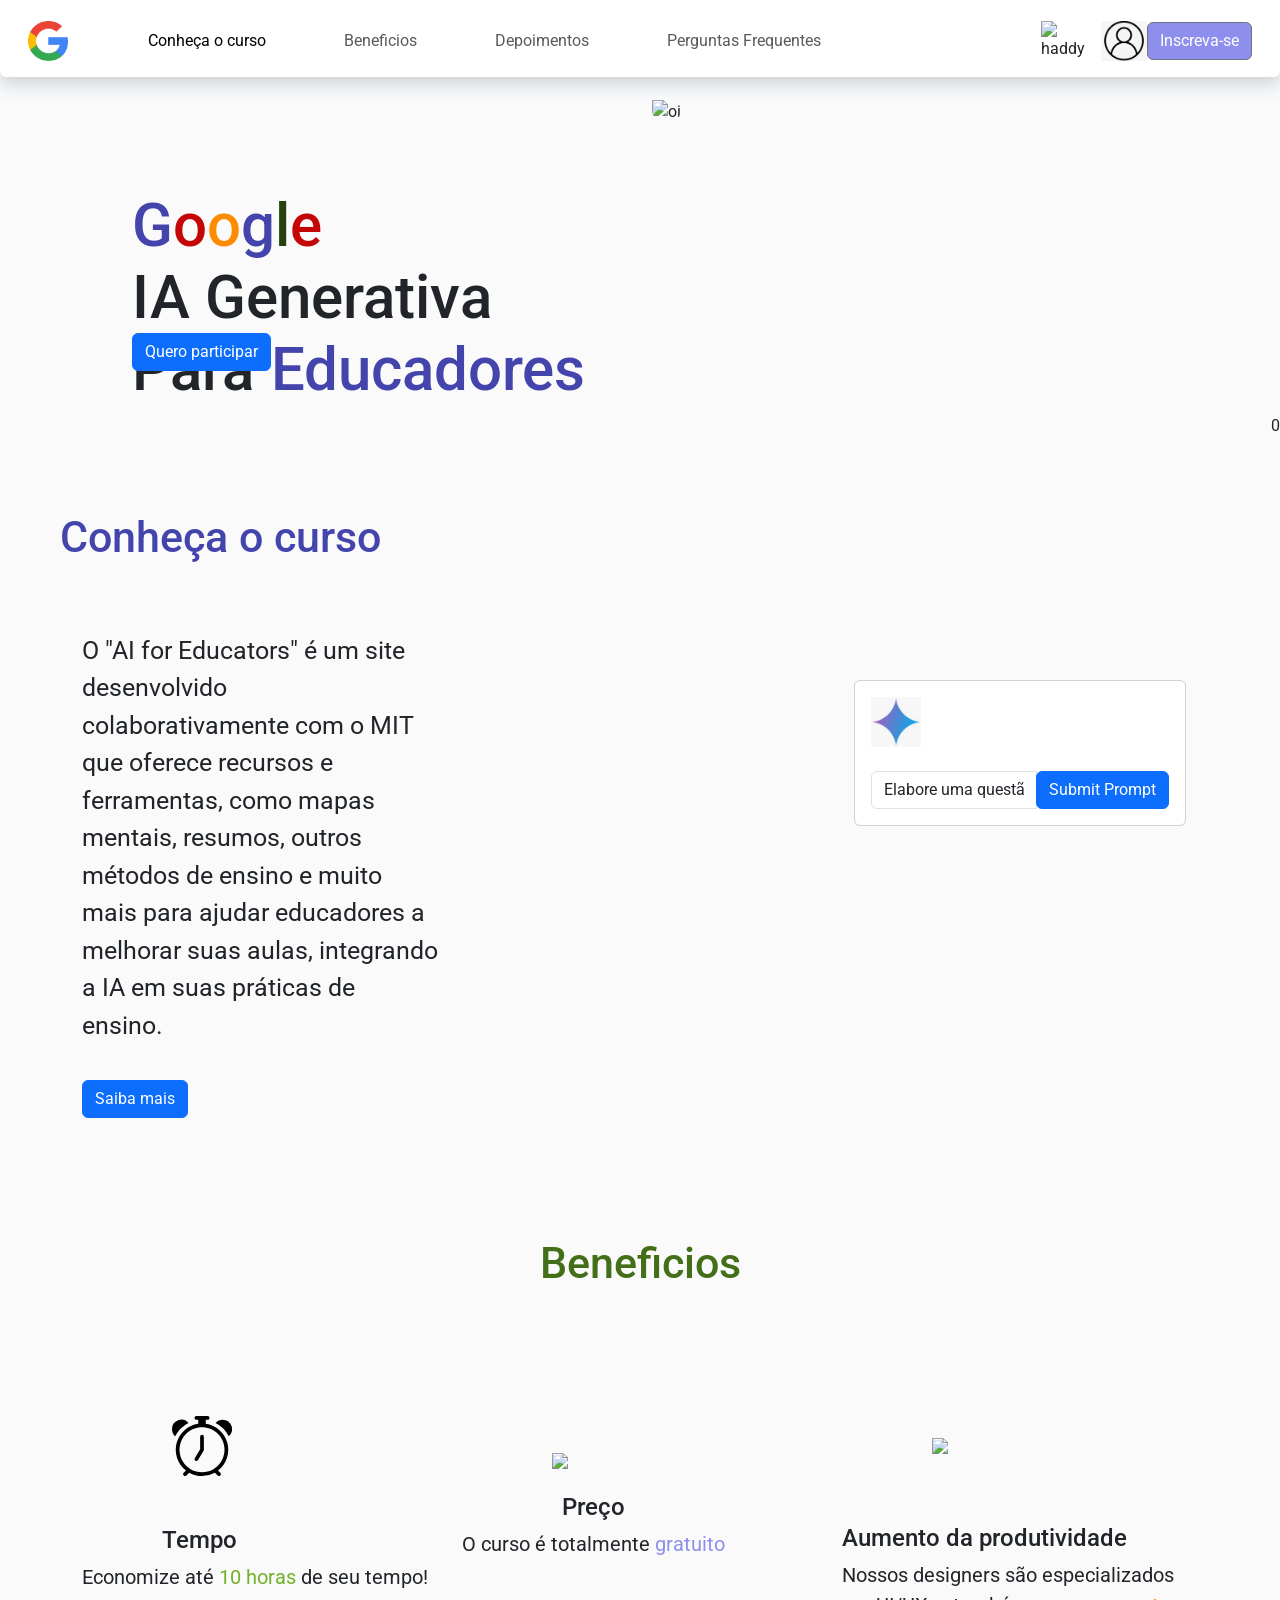
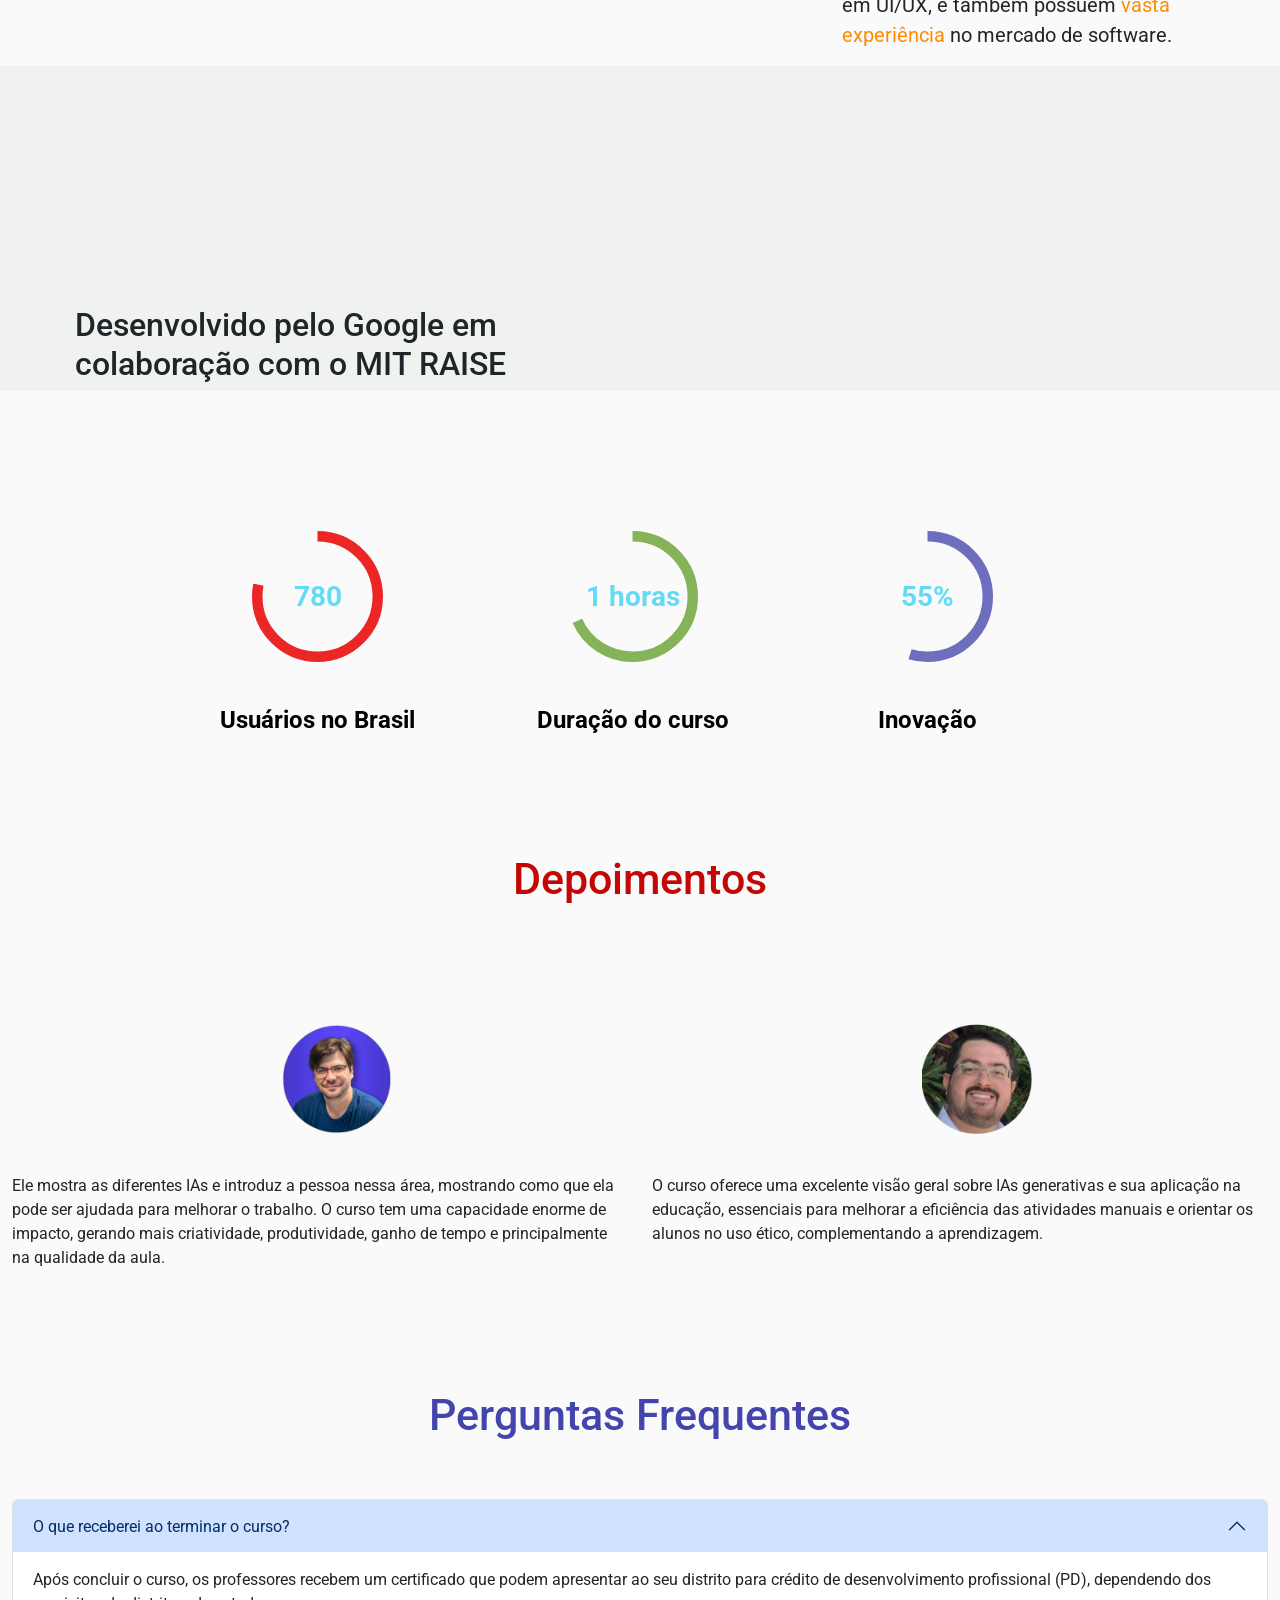
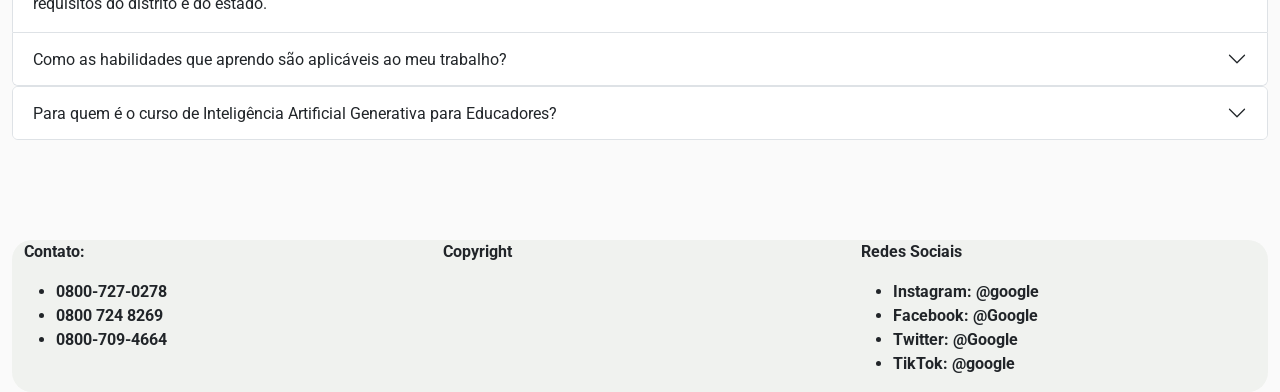
==== index.html @ 71dcd189 "Add files via upload" ====
<!DOCTYPE html>
<html lang="pt-br">
<head>
    <meta charset="UTF-8">
    <meta name="viewport" content="width=device-width, initial-scale=1.0">
    <title>Document</title>
    <!-- Bootstrap -->
    <link href="https://cdn.jsdelivr.net/npm/bootstrap@5.3.3/dist/css/bootstrap.min.css" rel="stylesheet" integrity="sha384-QWTKZyjpPEjISv5WaRU9OFeRpok6YctnYmDr5pNlyT2bRjXh0JMhjY6hW+ALEwIH" crossorigin="anonymous">
    <link rel="stylesheet" href="css/style.css">
    <!-- <svg xmlns="http://www.w3.org/2000/svg" width="16" height="16" fill="currentColor" class="bi bi-alarm" viewBox="0 0 16 16">
        <path d="M8.5 5.5a.5.5 0 0 0-1 0v3.362l-1.429 2.38a.5.5 0 1 0 .858.515l1.5-2.5A.5.5 0 0 0 8.5 9z"/>
        <path d="M6.5 0a.5.5 0 0 0 0 1H7v1.07a7.001 7.001 0 0 0-3.273 12.474l-.602.602a.5.5 0 0 0 .707.708l.746-.746A6.97 6.97 0 0 0 8 16a6.97 6.97 0 0 0 3.422-.892l.746.746a.5.5 0 0 0 .707-.708l-.601-.602A7.001 7.001 0 0 0 9 2.07V1h.5a.5.5 0 0 0 0-1zm1.038 3.018a6 6 0 0 1 .924 0 6 6 0 1 1-.924 0M0 3.5c0 .753.333 1.429.86 1.887A8.04 8.04 0 0 1 4.387 1.86 2.5 2.5 0 0 0 0 3.5M13.5 1c-.753 0-1.429.333-1.887.86a8.04 8.04 0 0 1 3.527 3.527A2.5 2.5 0 0 0 13.5 1"/>
      </svg> -->

      <link rel="preconnect" href="https://fonts.googleapis.com">

      <script src="https://code.jquery.com/jquery-3.7.1.min.js" integrity="sha256-/JqT3SQfawRcv/BIHPThkBvs0OEvtFFmqPF/lYI/Cxo=" crossorigin="anonymous"></script>
      <script src="https://cdn.jsdelivr.net/npm/@popperjs/core@2.11.8/dist/umd/popper.min.js" integrity="sha384-I7E8VVD/ismYTF4hNIPjVp/Zjvgyol6VFvRkX/vR+Vc4jQkC+hVqc2pM8ODewa9r" crossorigin="anonymous"></script>
      <script src="https://cdn.jsdelivr.net/npm/bootstrap@5.3.3/dist/js/bootstrap.bundle.min.js" integrity="sha384-YvpcrYf0tY3lHB60NNkmXc5s9fDVZLESaAA55NDzOxhy9GkcIdslK1eN7N6jIeHz" crossorigin="anonymous"></script>
      <script src="js/scripts.js"></script>
      <script src="js/progressbar.min.js"></script>

        <link rel="preconnect" href="https://fonts.gstatic.com" crossorigin>
        <link href="https://fonts.googleapis.com/css2?family=Roboto:ital,wght@0,100;0,300;0,400;0,500;0,700;0,900;1,100;1,300;1,400;1,500;1,700;1,900&display=swap" rel="stylesheet">


      
</head>
<body style="background-color: rgb(250, 250, 250); font-family: roboto;">
    <header>
        <!-- Nav BAR -->
       
        <nav class="navbar navbar-expand-lg bg-body-tertiary" id="navbar" style="position: fixed; width: 100%; z-index: 100; height: 100px; ">                             
            <div style="width: 100%;"   class="shadow p-3 mb-5 bg-white rounded">
            <div class="container-fluid">
               
              <a class="navbar-brand" href="#"></a>
              <button class="navbar-toggler" type="button" data-bs-toggle="collapse" data-bs-target="#navbarSupportedContent" aria-controls="navbarSupportedContent" aria-expanded="false" aria-label="Toggle navigation">
                <span class="navbar-toggler-icon"></span>
              </button>
              <div class="collapse navbar-collapse" id="navbarSupportedContent">
                <ul class="navbar-nav me-auto mb-2 mb-lg-0">
                  <li class="nav-item">
                    <li class="nav-item">
                        <img src="smalllogo.png" alt="Google logo" style="width: 40px;" class="user-select-none">
                      </li>
                    <a style="padding-left: 80px;"   class="nav-link active" aria-current="page" href="#">Conheça o curso</a>
                  </li>
                  <li class="nav-item">
                    <a style="padding-left: 70px;"   class="nav-link" href="#">Beneficios</a>
                  </li>
                  
                
                  <li class="nav-item">
                    <a style="padding-left: 70px;"   class="nav-link" href="#">Depoimentos</a>
                  </li>
                  <li class="nav-item">
                    <a style="padding-left: 70px;"   class="nav-link" href="#">Perguntas Frequentes</a>
                  </li>
                    
                    
                    </ul>
                  </li>
                </ul>
                <form class="d-flex">
                    <img src="https://mail.google.com/mail/u/0?ui=2&ik=24162e258b&attid=0.1&permmsgid=msg-f:1804221416572508315&th=1909e1d1b6f4d89b&view=fimg&fur=ip&sz=s0-l75-ft&attbid=ANGjdJ81Khj4X1AguabHNZ8vXJCERdsRAK3wxHglwlHf1wytI3S42WcpchE6QBsqpNzWgk1BcMbD5khIgqgZzCidzVTQDJBZbGSiFTNRENLv-vls_p9_ItLqYRgHOng&disp=emb&realattid=ii_lyg8eepi0" alt="haddy" style="height: 40px; padding-right: 5%;">
                </form>
                <form class="d-flex">
                    <img src="emaillogo.jpg" alt="haddy" style="height: 40px; padding-right: 10%;">
                </form>
                <form class="d-flex" role="search">            
                  <button id="bi" style="background-color: rgb(142, 142, 237);" type="button" class="btn btn-secondary" onclick="window.location.href='https://skillshop.exceedlms.com/student/path/1176018'">Inscreva-se</button>
                </form>
            
              </div>
            </div>
          </nav>
    </header>
        <!-- TOPO SITE -->
                      
               
              
                <div class="col-sm-2 align-items-center d-flex justify-content-end ms-2">
                    
                </div>
                <div class="col-sm-2 align-items-center d-flex justify-content-end ms-2">                    
                </div>
                <div class="col-sm-2 align-items-center d-flex justify-content-end ms-2">
                </div>
                <div class="col-sm-2 align-items-center d-flex justify-content-end ms-2">
                </div>
        </div>
        
       
            </div>
        </div>
       

   <!-- TITULO SITE -->  
        <div class="container-fluid">
            <div class="row">
                <div class="col-6">     
                <h1 style= "padding-left: 120px; padding-top: 190px; font-size: 60px;"><span style="color: rgb(68, 68, 173);">G</span><span style="color: rgb(197, 6, 6);">o</span><span style="color: darkorange;">o</span><span style="color: rgb(68, 68, 173);">g</span><span style="color: rgb(39, 65, 13);">l</span><span style="color: rgb(197, 6, 6);">e</span><br>IA Generativa Para <span style="color: rgb(68, 68, 173); padding-left: 2px;">Educadores</span></h1>       
                </div> 
                     <div class="col-6"> 
                        <img  src="https://blog.connext.es/hs-fs/hubfs/IMGs_Blog_Marketing_IAs_1.jpg?width=1200&name=IMGs_Blog_Marketing_IAs_1.jpg" style="padding-top: 100px; border-radius: 20px; height: ;" alt="oi">
                </div>
                
            </div>
            <div class="row d-flex align-items-start justify-content-start">
                <div class="col">
                    <button type="button" class="btn btn-primary" style="margin-left: 120px; margin-top: -110px; margin-bottom: 40px;" onclick="window.location.href='https://skillshop.exceedlms.com/student/path/1176018'">Quero participar</button>
                </div>0
            </div>
        
</div>     

<div>
    <div class="container">
        <div class="row">
            <div class="col">
                <img src="" alt="">
            </div>
        </div>
    </div>
</div>

<!-- O que somos -->
<h1 style="padding-top: 50px;padding-left: 60px;  font-size: 43px; color: rgb(68, 68, 173);">Conheça o curso</h1>
<div style="height: 60px;"></div>
<div class="container">
    <div class="row">
        <div class="col-md - 4 " >
            <p style="font-size: 25px;"> O "AI for Educators" é um site desenvolvido colaborativamente com o MIT que oferece recursos e ferramentas, como mapas mentais, resumos, outros métodos de ensino e muito mais para ajudar educadores a melhorar suas aulas, integrando a IA em suas práticas de ensino.</p>
            <button type="button" class="btn btn-primary" style="margin-top: 20px;" onclick="window.location.href='https://grow.google/ai-for-educators/'">Saiba mais</button>
            <a href="https://getbootstrap.com/docs/4.1/utilities/shadows/" alt="oi"></a>
      
        </div>
            <div class="col-md-4 " >
            
            </div>

                <div class="col-md-4 " >
                  <div class="container mt-5 d-flex justify-content-end">
                    <div class="card chat-container ml-auto">
                        <div class="card-body">
                            <img class="card-title" src="imagemlogogenai" alt="logo" style="height: 50px;"/>
                            <div id="chatBox" class="mb-3">
                                <!-- Chat messages will appear here -->
                            </div>
                            <div class="input-group">
                                <input type="text" id="promptInput" class="form-control chat-message" value="Elabore uma questão avançada de calorimetria" readonly>
                                <div class="input-group-append">
                                    <button class="btn btn-primary" id="sendButton">Submit Prompt</button>
                                </div>
                            </div>
                        </div>
                    </div>
                </div>
                                   
                </div>
    </div>
</div>








<!-- ICONES (Nossas vantagems)-->
<div style="height: 120px;"></div>
<div id="services-area">
    <div class="container">
        <div class="row d-flex align-items-center" >
            <div class="col-12">
              <h1 style=" text-align: center; font-size: 43px; padding-bottom: 50px; color: rgb(68, 111, 25);">Beneficios</h1>
            </div>
            <div style="height: 10px;"></div>
            <div class="col-md-4 " >
                <img src="alarm.svg" style="padding-left: 90px; height: 60px;">
                <div style="height: 50px;"></div>
                <h4 style="margin-left: 80px;">Tempo</h4>
                <p style="font-size: 20px;">Economize até <span style="color:rgb(110, 179, 40); font-size: ;">10 horas</span> de seu tempo!</p>
            </div>
            <div class="col-md-4 ">
                <img src="https://img.freepik.com/vetores-premium/saco-do-dinheiro-icone_910989-1523.jpg" style="padding-left: 90px; height: 100px;">
                <div style="height: 20px;"></div>
                <h4 style="margin-left: 100px;">Preço</h4>
                <p style="font-size: 20px;" >O curso é totalmente <span style="color: rgb(142, 142, 237);">gratuito</span></p>
            </div>
            <div class="col-md-4 ">
                <img src="https://cdn.icon-icons.com/icons2/1674/PNG/512/diagonalarrowrightup_110941.png" style="padding-left: 90px; height: 60px; margin-top: 80px; padding-top: -40px;">
                <div style="height: 70px;"></div>
                <h4>Aumento da produtividade</h4>
                <p style="font-size: 20px;" >Nossos designers são especializados em UI/UX, e também possuem <span style="color: darkorange;">vasta experiência</span> no mercado de software.</p>
            </div>
      
          
          
        </div>
    </div>
</div>







        <div style="background-color: rgb(240, 242, 239);" id="val">
            <div class="container">         
                </div>
                <div class="row d-flex justify-content-center text-center">
                    <div class="col">
                
                    </div>
                </div>

<!-- imagem direita e texto --> 
<div style="height: 120px;"></div>

<div class="row">  
    <div class="col-6"> 
        
        <div style="height: 120px;"></div>

        <h2 style="padding-left: 75px;"   id="t3">Desenvolvido pelo Google em colaboração com o MIT RAISE</h2>    
    
    </div>   
    <div class="col-6">
        <img style="padding-bottom: 100px; padding-left: 160px;"  height="400px" src="https://mail.google.com/mail/u/0?ui=2&ik=24162e258b&attid=0.1&permmsgid=msg-a:r5206499104233180528&th=1909ef8649e93614&view=fimg&fur=ip&sz=s0-l75-ft&attbid=ANGjdJ97XUVXYTZubRDWu-Q-OnFfYnsF5dhMJJl0PJ4S0OlNVHkUQy8agtNRmPAd1zGClqm2YZxxAQGYweS_2hkNllZkwN4hj0shq37D5bXXI8nKC0LOPv0ZL0FdP_o&disp=emb&realattid=ii_lyggybt30" alt="">
    </div>
   
</div>  


            </div>
        </div>
    </div>

    <div style="height: 60px;"></div>

    <!-- BOLAS -->

     <div style="height: 80px;"></div> 
    <div id="data-area">
        <div class="container">
            <div class="row" style="padding-left: 200px;">
                <div style= "margin-right: 80px; margin-left: -70px;" class="col-md-3 circle-box">
                    <div id="circleA" style="position: relative;"></div>   
                    <p><strong>Usuários no Brasil</strong></p>
                </div>                
                <div style="margin-right: 60px;" class="col-md-3 circle-box">
                    <div id="circleB" style="position: relative;"></div>
                    <p><strong>Duração do curso </strong></p>
                </div>
                <div class="col-md-3 circle-box">
                    <div id="circleC" style="position: relative;"></div>
                    <p><strong>Inovação</strong></p>
                </div>
            </div>
        </div>
    </div>

    <div style="height: 100px;"></div>
                             
           <!-- DEPOIMENTOS IMAGENS -->

    <div class="container-fluid" style=" margin-left: 0; margin-right: 0;">
      <h1 style=" text-align: center; font-size: 43px; padding-bottom: 50px; color: rgb(197, 6, 6);">Depoimentos</h1>
        <div style="height: 60px;"></div>
        <div class= "row">
          
            <div class="col">
                <img id = i2  src="imagembolasticaemprendendorsimo.png" alt="haddy" style="height: 110px; margin-left: 270px;">

            </div>

            <div class="col">
                <img id = i3 src="imagembolatec.png" alt="haddy" style="height: 110px; margin-left: 270px;">

            </div>
        </div>
        <!-- FALAS DEPOIMENOS -->
        <div class="row">
          
            <div class="col- col-md-6" style="padding-top: 40px;">
              Ele mostra as diferentes IAs e introduz a pessoa nessa área, mostrando como que ela pode ser ajudada para melhorar o trabalho. O curso tem uma capacidade enorme de impacto, gerando mais criatividade, produtividade, ganho de tempo e principalmente na qualidade da aula.
            </div>
            <div class="col - col-md-6" style="padding-top: 40px;">
              O curso oferece uma excelente visão geral sobre IAs generativas e sua aplicação na educação, essenciais para melhorar a eficiência das atividades manuais e orientar os alunos no uso ético, complementando a aprendizagem.
            </div> 
            <div style="height: 120px;"></div>
  
        
    </div>
    
    <!-- FAQ -->
    <h1 style=" text-align: center; font-size: 43px; padding-bottom: 50px; color: rgb(68, 68, 173);">Perguntas Frequentes</h1>

    <div class="accordion" id="accordionExample">
        <div class="accordion-item">
          <h2 class="accordion-header" id="headingOne">
            <button class="accordion-button" type="button" data-bs-toggle="collapse" data-bs-target="#collapseOne" aria-expanded="true" aria-controls="collapseOne">
              O que receberei ao terminar o curso?
            </button>
          </h2>
          <div id="collapseOne" class="accordion-collapse collapse show" aria-labelledby="headingOne" data-bs-parent="#accordionExample">
            <div class="accordion-body">
              Após concluir o curso, os professores recebem um certificado que podem apresentar ao seu distrito para crédito de desenvolvimento profissional (PD), dependendo dos requisitos do distrito e do estado.
            </div>
          </div>
        </div>
        <div class="accordion-item">
          <h2 class="accordion-header" id="headingTwo">
            <button class="accordion-button collapsed" type="button" data-bs-toggle="collapse" data-bs-target="#collapseTwo" aria-expanded="false" aria-controls="collapseTwo">
              Como as habilidades que aprendo são aplicáveis ao meu trabalho?
            </button>
          </h2>
          <div id="collapseTwo" class="accordion-collapse collapse" aria-labelledby="headingTwo" data-bs-parent="#accordionExample">
            <div class="accordion-body">
              <strong>Este curso de inteligência artificial generativa para professores fornecerá aplicações práticas que ajudam a economizar tempo aumentando a eficiência, a produtividade e a criatividade. O curso inclui experiência prática no uso de ferramentas de IA generativa para realizar atividades como redigir correspondências de classe (mensagens, e-mails, boletins informativos), criar avaliações e fornecer feedback, diferenciar instruções para atender às diversas necessidades dos alunos e criar estratégias instrucionais para tornar as aulas mais envolventes para os alunos.
            </div>
          </div>
        </div>
        <div class="accordion-item">
          <h2 class="accordion-header" id="headingThree">
            <button class="accordion-button collapsed" type="button" data-bs-toggle="collapse" data-bs-target="#collapseThree" aria-expanded="false" aria-controls="collapseThree">               
        Para quem é o curso de Inteligência Artificial Generativa para Educadores?
            </button>
          </h2>
          <div id="collapseThree" class="accordion-collapse collapse" aria-labelledby="headingThree" data-bs-parent="#accordionExample">
            <div class="accordion-body">
              Inteligência Artificial Generativa para Educadores é projetado para educadores do ensino médio e fundamental de qualquer disciplina, sem necessidade de experiência técnica. Qualquer professor interessado em usar IA para economizar tempo e melhorar a educação dos alunos pode se beneficiar deste curso.
            </div>
          </div>
        </div>
      </div>
      <div style="height: 100px;"></div>
    <!-- PARTE FINAL (FOOTER) -->
    <footer>
        <div class="container-fluid" style="background-color: rgb(240, 242, 239); border-radius: 20px;" id="feet">
            <div class="row">
                <div class="col-md-4">
                    <p>Contato: </p>

                <ul>
                    <li>0800-727-0278</li>
                    <li>0800 724 8269</li> 
                    <li>0800-709-4664</li>
                </ul>
                </div>
                <div class="col-md-4">
                    <p>Copyright</p>
                </div>
                <div class="col-md-4">
                    <p>Redes Sociais</p>
                    <ul>
                        <li>Instagram: @google</li>
                        <li>Facebook: @Google</li>
                        <li>Twitter: @Google</li>
                        <li>TikTok: @google</li>
                    </ul>
                     
                </div>
            </div>
        </div>
    </footer>
</body>


</html>
<script>
    window.addEventListener('scroll', () => {

    if (window.scrollY > 500) {
        return document.querySelector('#navbar').classList.add('hide');
    }
    return document.querySelector('#navbar').classList.remove('hide');
  
  });

  document.getElementById('sendButton').addEventListener('click', function() {
        const chatBox = document.getElementById('chatBox');
        const userMessage = '<div class="alert alert-secondary chat-message" role="alert">Elabore uma questão avançada de calorimetria</div>';
        const autoResponse = '<div class="alert alert-primary chat-message" role="alert">Um engenheiro desenvolve um sistema de aquecimento para uma casa sustentável, combinando energia solar com um reservatório de água para armazenamento térmico. O objetivo é manter a casa a 20°C, considerando que a temperatura externa pode cair para 5°C à noite. A casa perde calor para o ambiente a uma taxa de 850 kJ/h por cada grau de diferença de temperatura. Um reservatório de 500 litros é aquecido até 80°C durante o dia usando painéis solares e isolado termicamente. A capacidade térmica específica da água é de 4,18 kJ/kg°C, e a densidade da água é 1 kg/L. Calcule quantas horas o sistema pode manter a temperatura desejada durante a noite usando o calor armazenado no reservatório, assumindo que toda a energia térmica é utilizada para compensar a perda de calor.</div>';

        // Append user message
        chatBox.innerHTML += userMessage;

        // Append automated response
        setTimeout(() => {
            chatBox.innerHTML += autoResponse;
        }, 500); // Delay for effect

        // Disable send button after first send
        this.disabled = true;
    });
</script>
<script src="https://code.jquery.com/jquery-3.5.1.slim.min.js"></script>
<script src="https://cdn.jsdelivr.net/npm/@popperjs/core@2.5.4/dist/umd/popper.min.js"></script>
<script src="https://stackpath.bootstrapcdn.com/bootstrap/4.5.2/js/bootstrap.min.js"></script>
---- css/style.css ----
.circle-box div {
    padding: 0 40px;
    color: black;
}

.progressbar-text {
    font-weight: bold;
    font-size: 28px;
    color: #000;
}

#data-area p {
    text-align: center;
    font-size: 24px;
    margin-top: 20px;
    padding-top: 20px;

    color: #000;

    
}
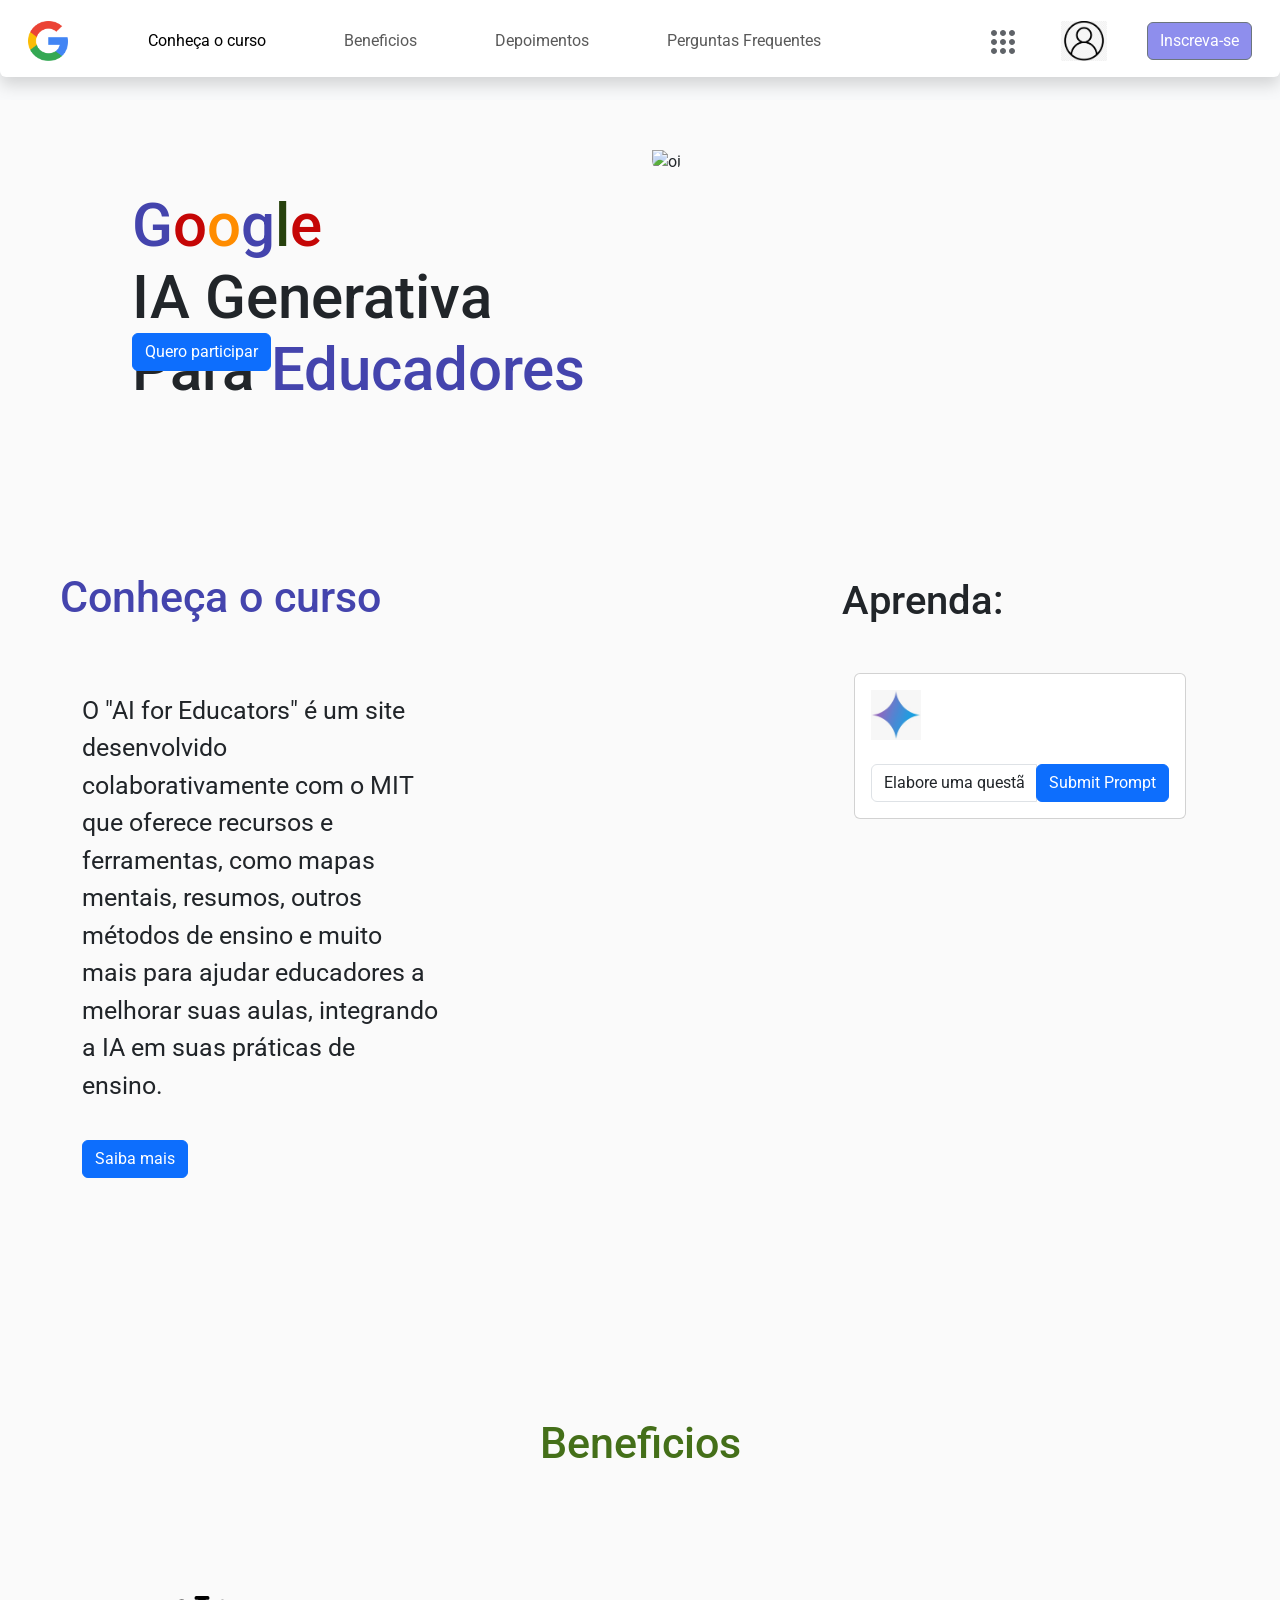
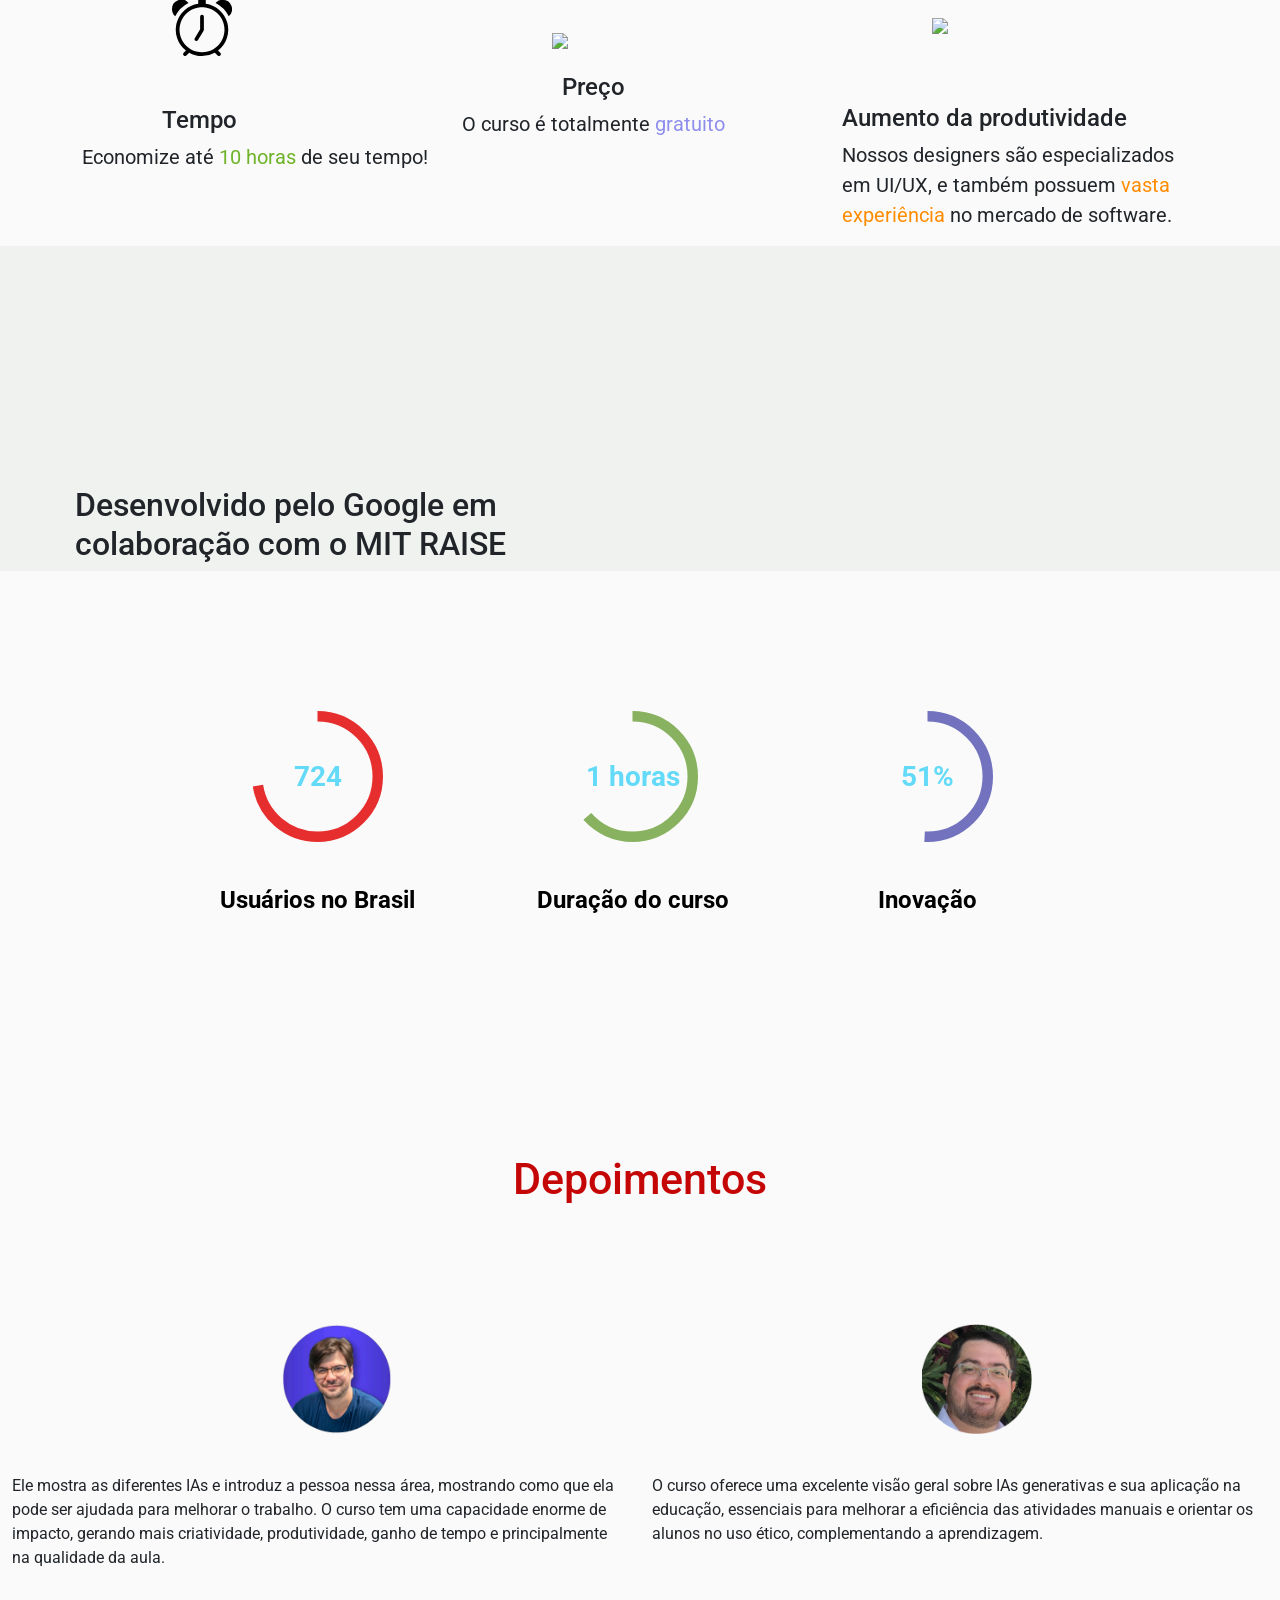
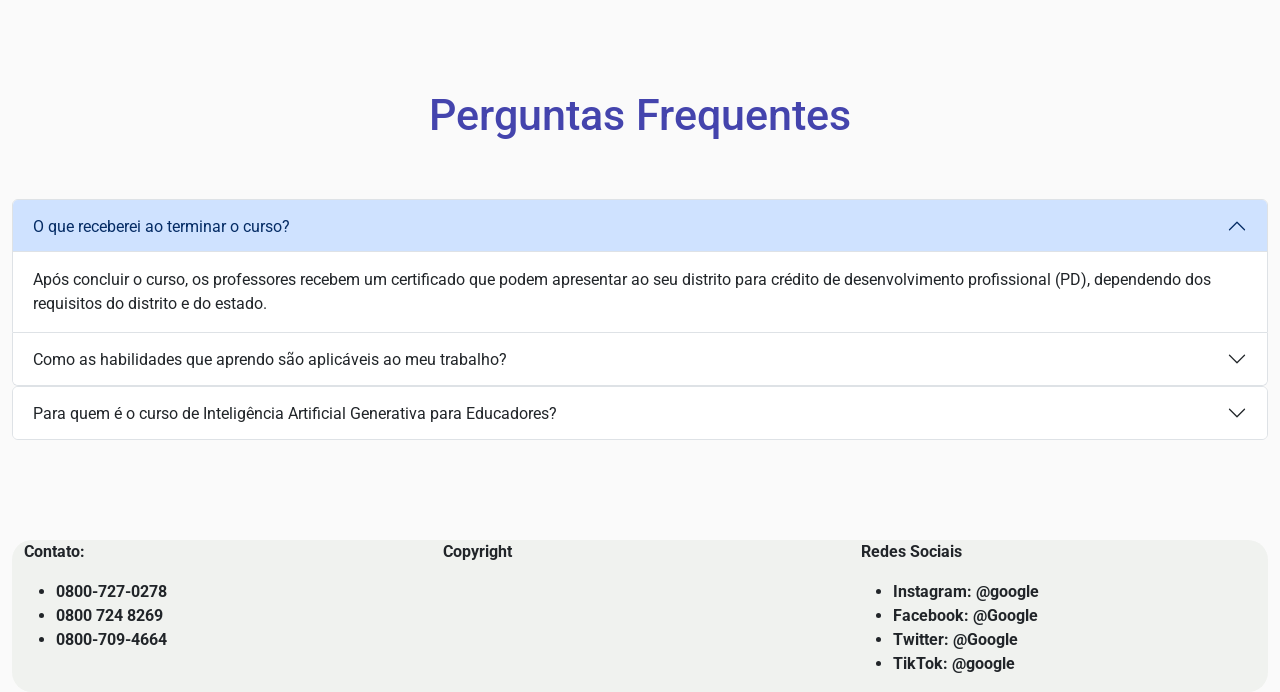
==== commit 03fff2df: "Add files via upload" ====
--- a/index.html
+++ b/index.html
@@ -44,18 +44,18 @@
                     <li class="nav-item">
                         <img src="smalllogo.png" alt="Google logo" style="width: 40px;" class="user-select-none">
                       </li>
-                    <a style="padding-left: 80px;"   class="nav-link active" aria-current="page" href="#">Conheça o curso</a>
+                    <a style="padding-left: 80px;"   class="nav-link active" aria-current="page" href="#conhecacurso">Conheça o curso</a>
                   </li>
                   <li class="nav-item">
-                    <a style="padding-left: 70px;"   class="nav-link" href="#">Beneficios</a>
+                    <a style="padding-left: 70px;"   class="nav-link" href="#Beneficios">Beneficios</a>
                   </li>
                   
                 
                   <li class="nav-item">
-                    <a style="padding-left: 70px;"   class="nav-link" href="#">Depoimentos</a>
+                    <a style="padding-left: 70px;"   class="nav-link" href="#Depoimentos">Depoimentos</a>
                   </li>
                   <li class="nav-item">
-                    <a style="padding-left: 70px;"   class="nav-link" href="#">Perguntas Frequentes</a>
+                    <a style="padding-left: 70px;"   class="nav-link" href="#perguntasfrequentes">Perguntas Frequentes</a>
                   </li>
                     
                     
@@ -63,10 +63,10 @@
                   </li>
                 </ul>
                 <form class="d-flex">
-                    <img src="https://mail.google.com/mail/u/0?ui=2&ik=24162e258b&attid=0.1&permmsgid=msg-f:1804221416572508315&th=1909e1d1b6f4d89b&view=fimg&fur=ip&sz=s0-l75-ft&attbid=ANGjdJ81Khj4X1AguabHNZ8vXJCERdsRAK3wxHglwlHf1wytI3S42WcpchE6QBsqpNzWgk1BcMbD5khIgqgZzCidzVTQDJBZbGSiFTNRENLv-vls_p9_ItLqYRgHOng&disp=emb&realattid=ii_lyg8eepi0" alt="haddy" style="height: 40px; padding-right: 5%;">
+                    <img style="padding-right: 40px;" src="pontos google.png">
                 </form>
                 <form class="d-flex">
-                    <img src="emaillogo.jpg" alt="haddy" style="height: 40px; padding-right: 10%;">
+                    <img src="emaillogo.jpg" alt="haddy" style="height: 40px; padding-right: 40px;">
                 </form>
                 <form class="d-flex" role="search">            
                   <button id="bi" style="background-color: rgb(142, 142, 237);" type="button" class="btn btn-secondary" onclick="window.location.href='https://skillshop.exceedlms.com/student/path/1176018'">Inscreva-se</button>
@@ -102,15 +102,15 @@
                 <div class="col-6">     
                 <h1 style= "padding-left: 120px; padding-top: 190px; font-size: 60px;"><span style="color: rgb(68, 68, 173);">G</span><span style="color: rgb(197, 6, 6);">o</span><span style="color: darkorange;">o</span><span style="color: rgb(68, 68, 173);">g</span><span style="color: rgb(39, 65, 13);">l</span><span style="color: rgb(197, 6, 6);">e</span><br>IA Generativa Para <span style="color: rgb(68, 68, 173); padding-left: 2px;">Educadores</span></h1>       
                 </div> 
-                     <div class="col-6"> 
-                        <img  src="https://blog.connext.es/hs-fs/hubfs/IMGs_Blog_Marketing_IAs_1.jpg?width=1200&name=IMGs_Blog_Marketing_IAs_1.jpg" style="padding-top: 100px; border-radius: 20px; height: ;" alt="oi">
+                     <div  class="col-6"> 
+                        <img  src="https://blog.connext.es/hs-fs/hubfs/IMGs_Blog_Marketing_IAs_1.jpg?width=1200&name=IMGs_Blog_Marketing_IAs_1.jpg" style="padding-top: 150px; border-radius: 20px; height: 500px;" alt="oi">
                 </div>
                 
             </div>
             <div class="row d-flex align-items-start justify-content-start">
                 <div class="col">
                     <button type="button" class="btn btn-primary" style="margin-left: 120px; margin-top: -110px; margin-bottom: 40px;" onclick="window.location.href='https://skillshop.exceedlms.com/student/path/1176018'">Quero participar</button>
-                </div>0
+                </div>
             </div>
         
 </div>     
@@ -126,7 +126,7 @@
 </div>
 
 <!-- O que somos -->
-<h1 style="padding-top: 50px;padding-left: 60px;  font-size: 43px; color: rgb(68, 68, 173);">Conheça o curso</h1>
+<h1 id="conhecacurso" style="padding-top: 110px;padding-left: 60px;  font-size: 43px; color: rgb(68, 68, 173);">Conheça o curso</h1>
 <div style="height: 60px;"></div>
 <div class="container">
     <div class="row">
@@ -140,7 +140,8 @@
             
             </div>
 
-                <div class="col-md-4 " >
+                <div style="margin-top: -115px;" class="col-md-4 " >
+                  <h1>Aprenda:</h1>
                   <div class="container mt-5 d-flex justify-content-end">
                     <div class="card chat-container ml-auto">
                         <div class="card-body">
@@ -175,7 +176,7 @@
     <div class="container">
         <div class="row d-flex align-items-center" >
             <div class="col-12">
-              <h1 style=" text-align: center; font-size: 43px; padding-bottom: 50px; color: rgb(68, 111, 25);">Beneficios</h1>
+              <h1 id="Beneficios" style=" text-align: center; font-size: 43px; padding-bottom: 50px; padding-top: 120px; color: rgb(68, 111, 25);">Beneficios</h1>
             </div>
             <div style="height: 10px;"></div>
             <div class="col-md-4 " >
@@ -269,7 +270,7 @@
            <!-- DEPOIMENTOS IMAGENS -->
 
     <div class="container-fluid" style=" margin-left: 0; margin-right: 0;">
-      <h1 style=" text-align: center; font-size: 43px; padding-bottom: 50px; color: rgb(197, 6, 6);">Depoimentos</h1>
+      <h1 id="Depoimentos" style=" text-align: center; font-size: 43px; padding-bottom: 50px; color: rgb(197, 6, 6); padding-top: 120px;">Depoimentos</h1>
         <div style="height: 60px;"></div>
         <div class= "row">
           
@@ -298,7 +299,7 @@
     </div>
     
     <!-- FAQ -->
-    <h1 style=" text-align: center; font-size: 43px; padding-bottom: 50px; color: rgb(68, 68, 173);">Perguntas Frequentes</h1>
+    <h1 id="perguntasfrequentes" style=" text-align: center; font-size: 43px; padding-bottom: 50px; color: rgb(68, 68, 173);">Perguntas Frequentes</h1>
 
     <div class="accordion" id="accordionExample">
         <div class="accordion-item">
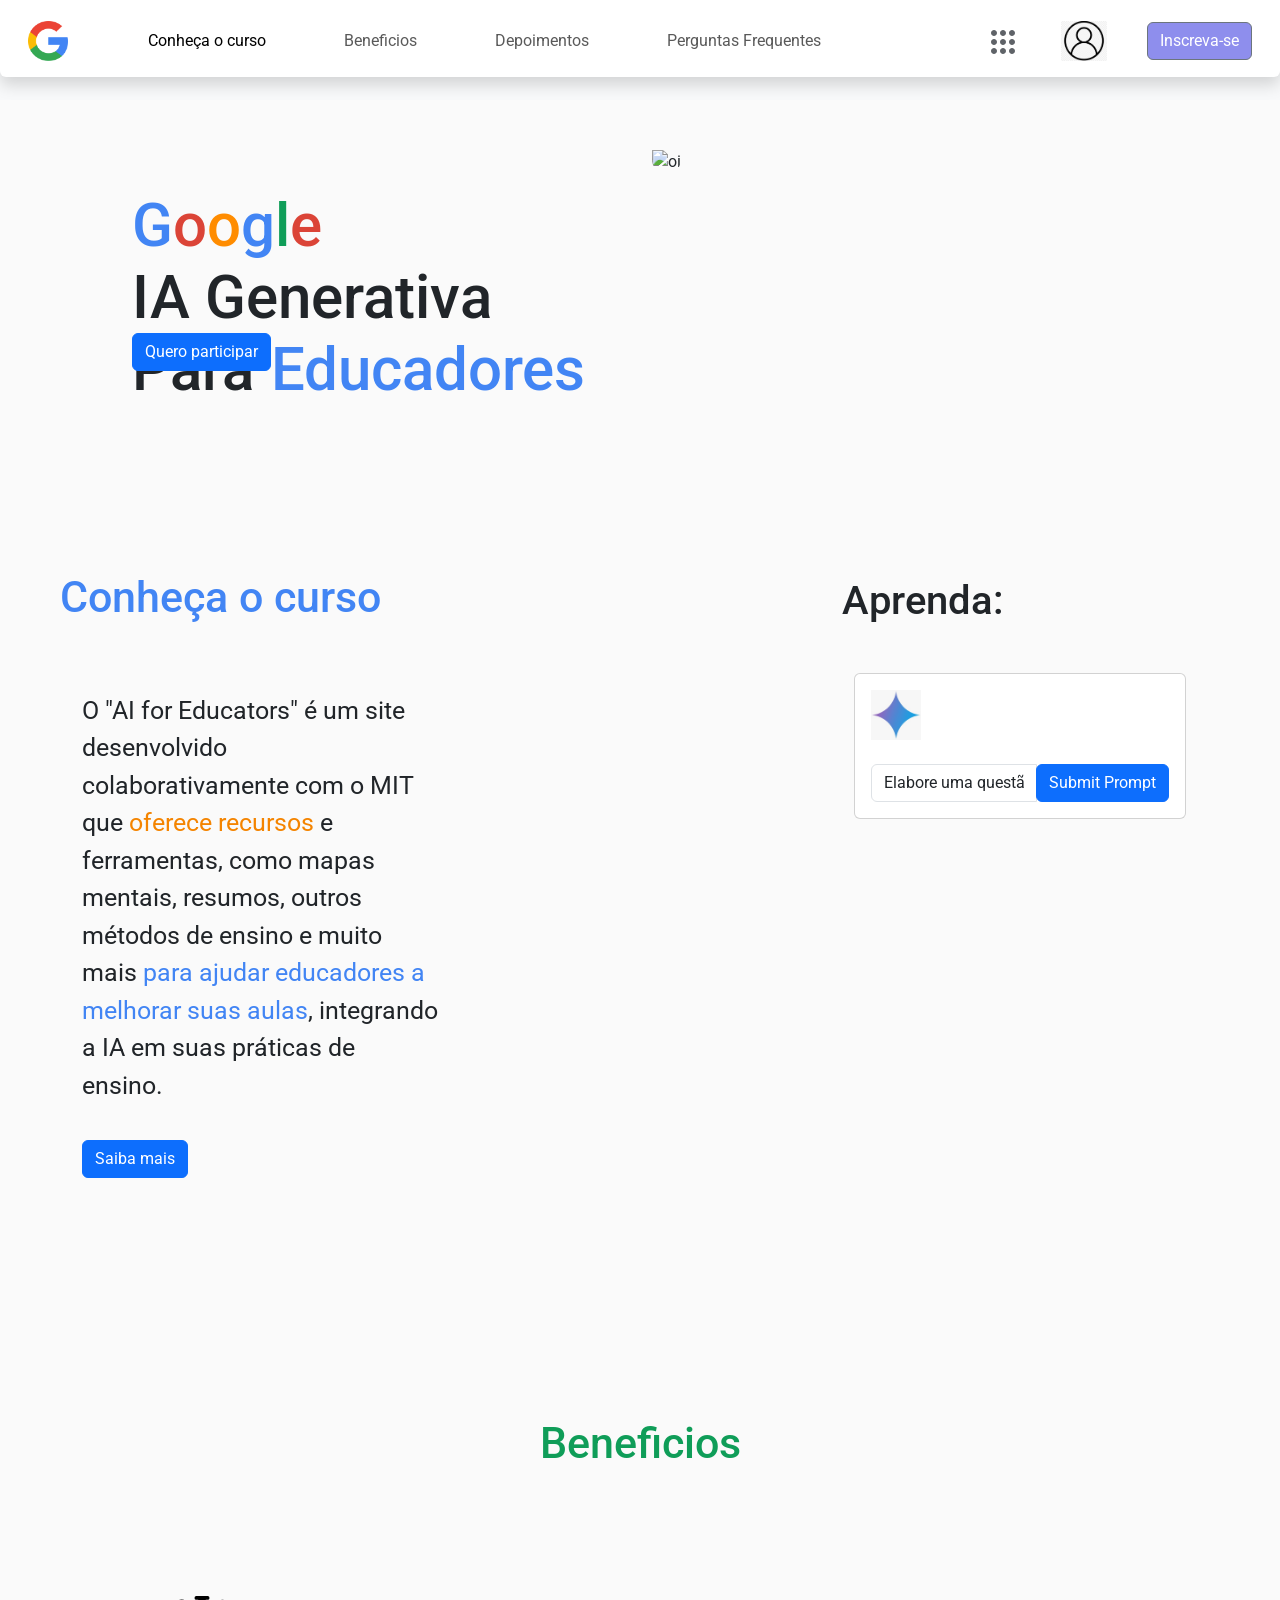
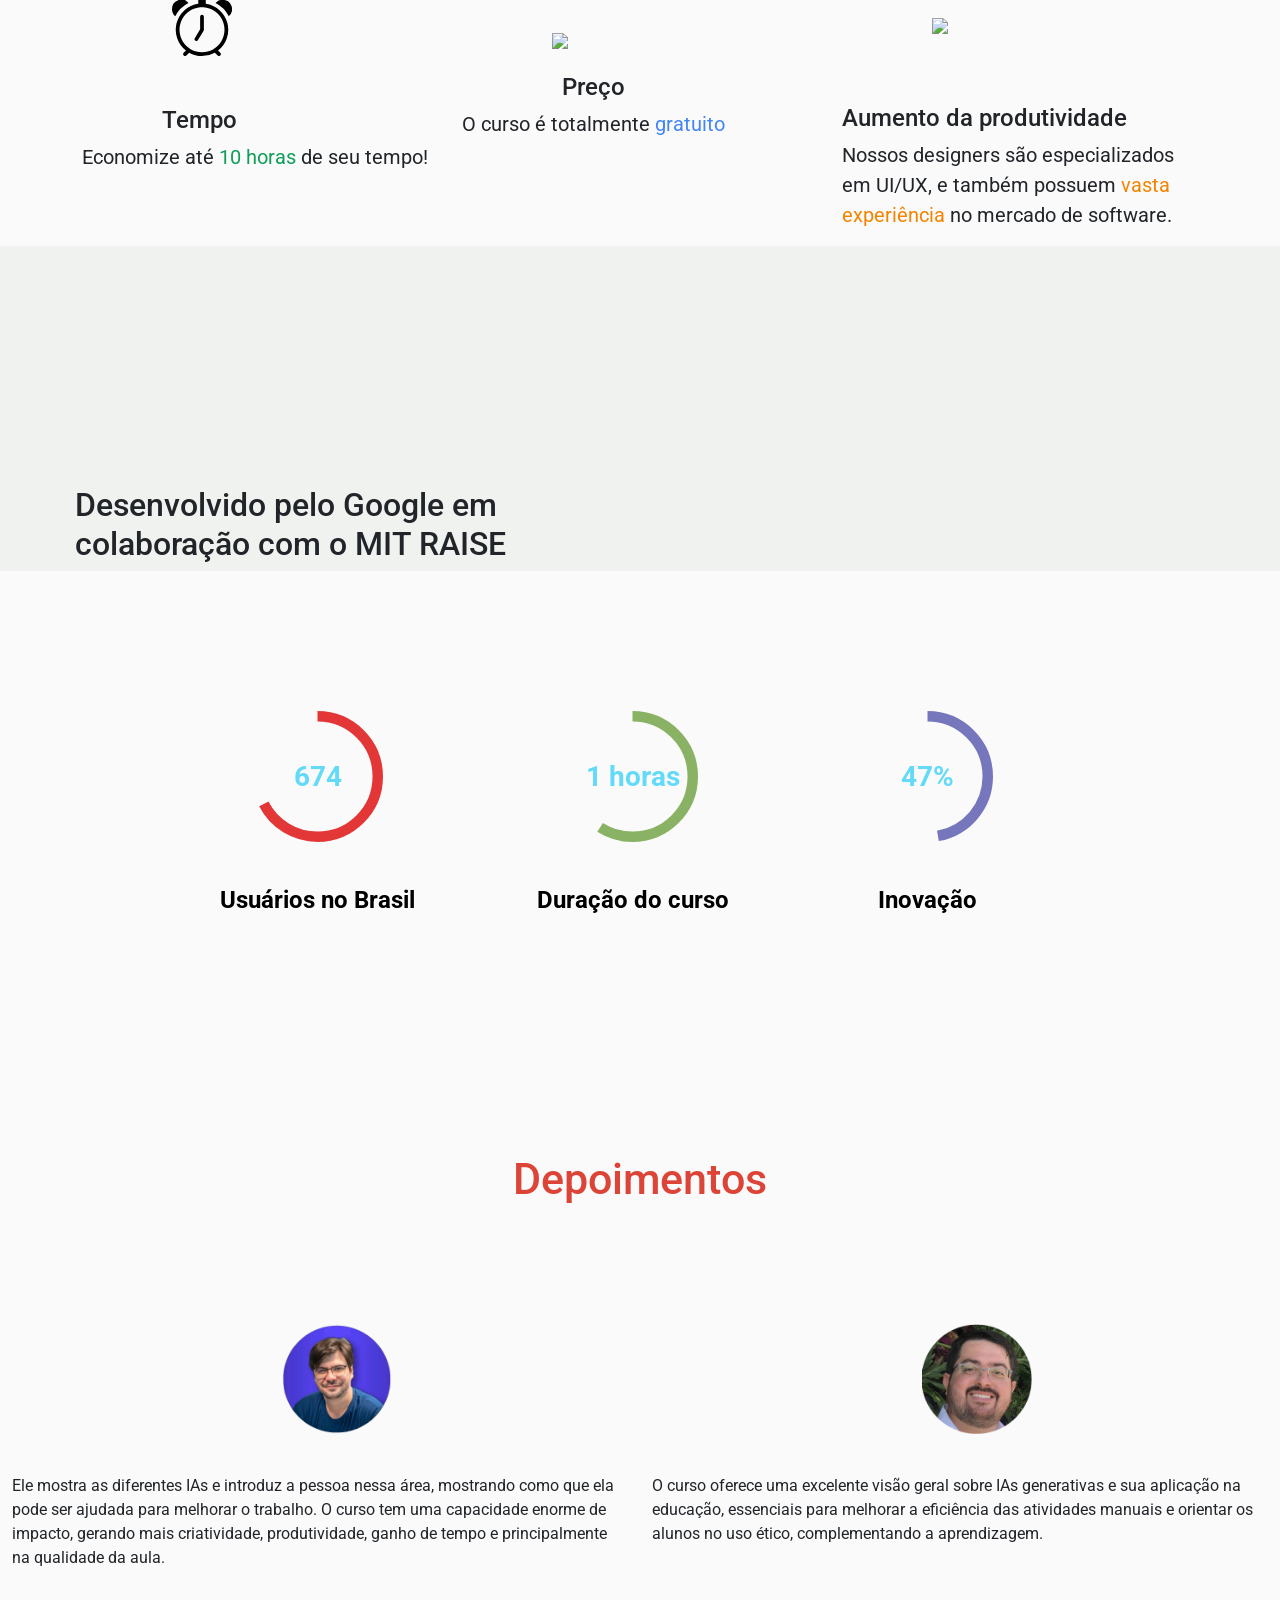
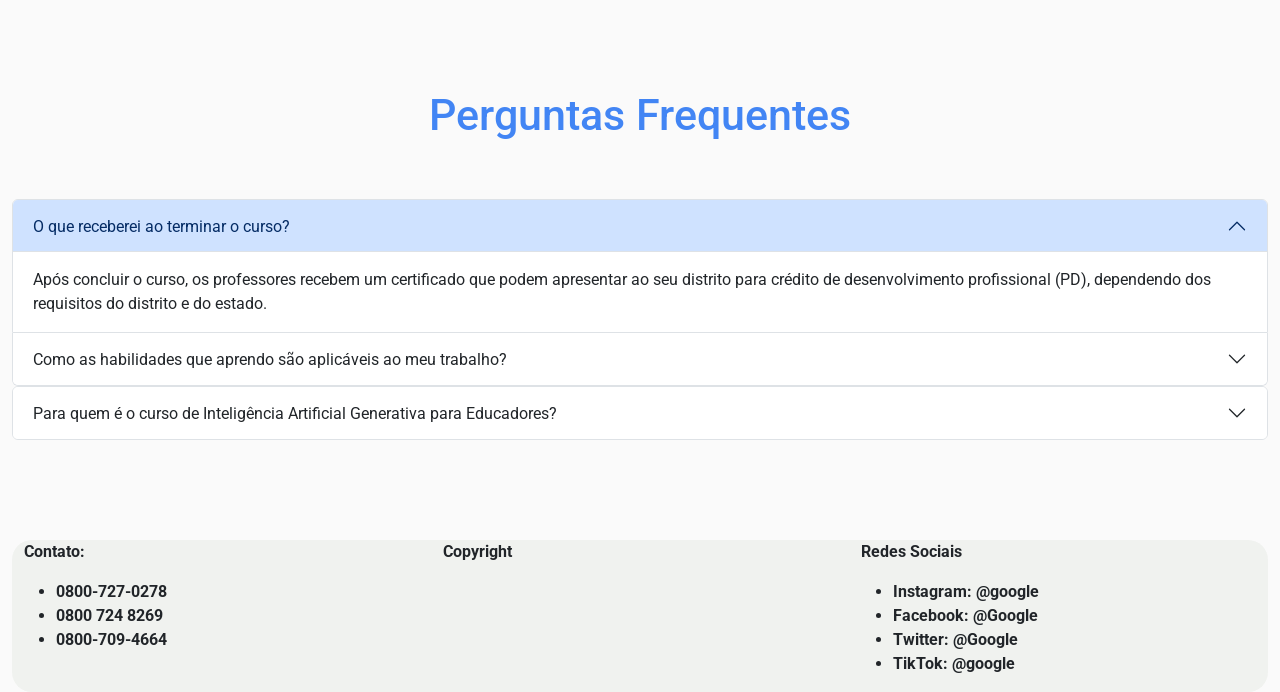
==== commit c9d4b65f: "Add files via upload" ====
--- a/index.html
+++ b/index.html
@@ -100,7 +100,7 @@
         <div class="container-fluid">
             <div class="row">
                 <div class="col-6">     
-                <h1 style= "padding-left: 120px; padding-top: 190px; font-size: 60px;"><span style="color: rgb(68, 68, 173);">G</span><span style="color: rgb(197, 6, 6);">o</span><span style="color: darkorange;">o</span><span style="color: rgb(68, 68, 173);">g</span><span style="color: rgb(39, 65, 13);">l</span><span style="color: rgb(197, 6, 6);">e</span><br>IA Generativa Para <span style="color: rgb(68, 68, 173); padding-left: 2px;">Educadores</span></h1>       
+                <h1 style= "padding-left: 120px; padding-top: 190px; font-size: 60px;"><span style="color: #4285F4">G</span><span style="color: #DB4437;">o</span><span style="color: darkorange;">o</span><span style="color:#4285F4;">g</span><span style="color: #0F9D58;">l</span><span style="color: #DB4437;">e</span><br>IA Generativa Para <span style="color: #4285F4; padding-left: 2px;">Educadores</span></h1>       
                 </div> 
                      <div  class="col-6"> 
                         <img  src="https://blog.connext.es/hs-fs/hubfs/IMGs_Blog_Marketing_IAs_1.jpg?width=1200&name=IMGs_Blog_Marketing_IAs_1.jpg" style="padding-top: 150px; border-radius: 20px; height: 500px;" alt="oi">
@@ -126,12 +126,12 @@
 </div>
 
 <!-- O que somos -->
-<h1 id="conhecacurso" style="padding-top: 110px;padding-left: 60px;  font-size: 43px; color: rgb(68, 68, 173);">Conheça o curso</h1>
+<h1 id="conhecacurso" style="padding-top: 110px;padding-left: 60px;  font-size: 43px; color: #4285F4;">Conheça o curso</h1>
 <div style="height: 60px;"></div>
 <div class="container">
     <div class="row">
         <div class="col-md - 4 " >
-            <p style="font-size: 25px;"> O "AI for Educators" é um site desenvolvido colaborativamente com o MIT que oferece recursos e ferramentas, como mapas mentais, resumos, outros métodos de ensino e muito mais para ajudar educadores a melhorar suas aulas, integrando a IA em suas práticas de ensino.</p>
+            <p style="font-size: 25px;"> O "AI for Educators" é um site desenvolvido colaborativamente com o MIT que <span style="color: #F48400;">oferece recursos</span> e ferramentas, como mapas mentais, resumos, outros métodos de ensino e muito mais <span style="color: #4285F4;">para ajudar educadores a melhorar suas aulas</span>, integrando a IA em suas práticas de ensino.</p>
             <button type="button" class="btn btn-primary" style="margin-top: 20px;" onclick="window.location.href='https://grow.google/ai-for-educators/'">Saiba mais</button>
             <a href="https://getbootstrap.com/docs/4.1/utilities/shadows/" alt="oi"></a>
       
@@ -176,26 +176,26 @@
     <div class="container">
         <div class="row d-flex align-items-center" >
             <div class="col-12">
-              <h1 id="Beneficios" style=" text-align: center; font-size: 43px; padding-bottom: 50px; padding-top: 120px; color: rgb(68, 111, 25);">Beneficios</h1>
+              <h1 id="Beneficios" style=" text-align: center; font-size: 43px; padding-bottom: 50px; padding-top: 120px; color:#0F9D58;">Beneficios</h1>
             </div>
             <div style="height: 10px;"></div>
             <div class="col-md-4 " >
                 <img src="alarm.svg" style="padding-left: 90px; height: 60px;">
                 <div style="height: 50px;"></div>
                 <h4 style="margin-left: 80px;">Tempo</h4>
-                <p style="font-size: 20px;">Economize até <span style="color:rgb(110, 179, 40); font-size: ;">10 horas</span> de seu tempo!</p>
+                <p style="font-size: 20px;">Economize até <span style="color:#0F9D58; font-size: ;">10 horas</span> de seu tempo!</p>
             </div>
             <div class="col-md-4 ">
                 <img src="https://img.freepik.com/vetores-premium/saco-do-dinheiro-icone_910989-1523.jpg" style="padding-left: 90px; height: 100px;">
                 <div style="height: 20px;"></div>
                 <h4 style="margin-left: 100px;">Preço</h4>
-                <p style="font-size: 20px;" >O curso é totalmente <span style="color: rgb(142, 142, 237);">gratuito</span></p>
+                <p style="font-size: 20px;" >O curso é totalmente <span style="color: #4285F4;">gratuito</span></p>
             </div>
             <div class="col-md-4 ">
                 <img src="https://cdn.icon-icons.com/icons2/1674/PNG/512/diagonalarrowrightup_110941.png" style="padding-left: 90px; height: 60px; margin-top: 80px; padding-top: -40px;">
                 <div style="height: 70px;"></div>
                 <h4>Aumento da produtividade</h4>
-                <p style="font-size: 20px;" >Nossos designers são especializados em UI/UX, e também possuem <span style="color: darkorange;">vasta experiência</span> no mercado de software.</p>
+                <p style="font-size: 20px;" >Nossos designers são especializados em UI/UX, e também possuem <span style="color: #F48400;">vasta experiência</span> no mercado de software.</p>
             </div>
       
           
@@ -270,7 +270,7 @@
            <!-- DEPOIMENTOS IMAGENS -->
 
     <div class="container-fluid" style=" margin-left: 0; margin-right: 0;">
-      <h1 id="Depoimentos" style=" text-align: center; font-size: 43px; padding-bottom: 50px; color: rgb(197, 6, 6); padding-top: 120px;">Depoimentos</h1>
+      <h1 id="Depoimentos" style=" text-align: center; font-size: 43px; padding-bottom: 50px; color: #DB4437; padding-top: 120px;">Depoimentos</h1>
         <div style="height: 60px;"></div>
         <div class= "row">
           
@@ -299,7 +299,7 @@
     </div>
     
     <!-- FAQ -->
-    <h1 id="perguntasfrequentes" style=" text-align: center; font-size: 43px; padding-bottom: 50px; color: rgb(68, 68, 173);">Perguntas Frequentes</h1>
+    <h1 id="perguntasfrequentes" style=" text-align: center; font-size: 43px; padding-bottom: 50px; color: #4285F4 ;">Perguntas Frequentes</h1>
 
     <div class="accordion" id="accordionExample">
         <div class="accordion-item">
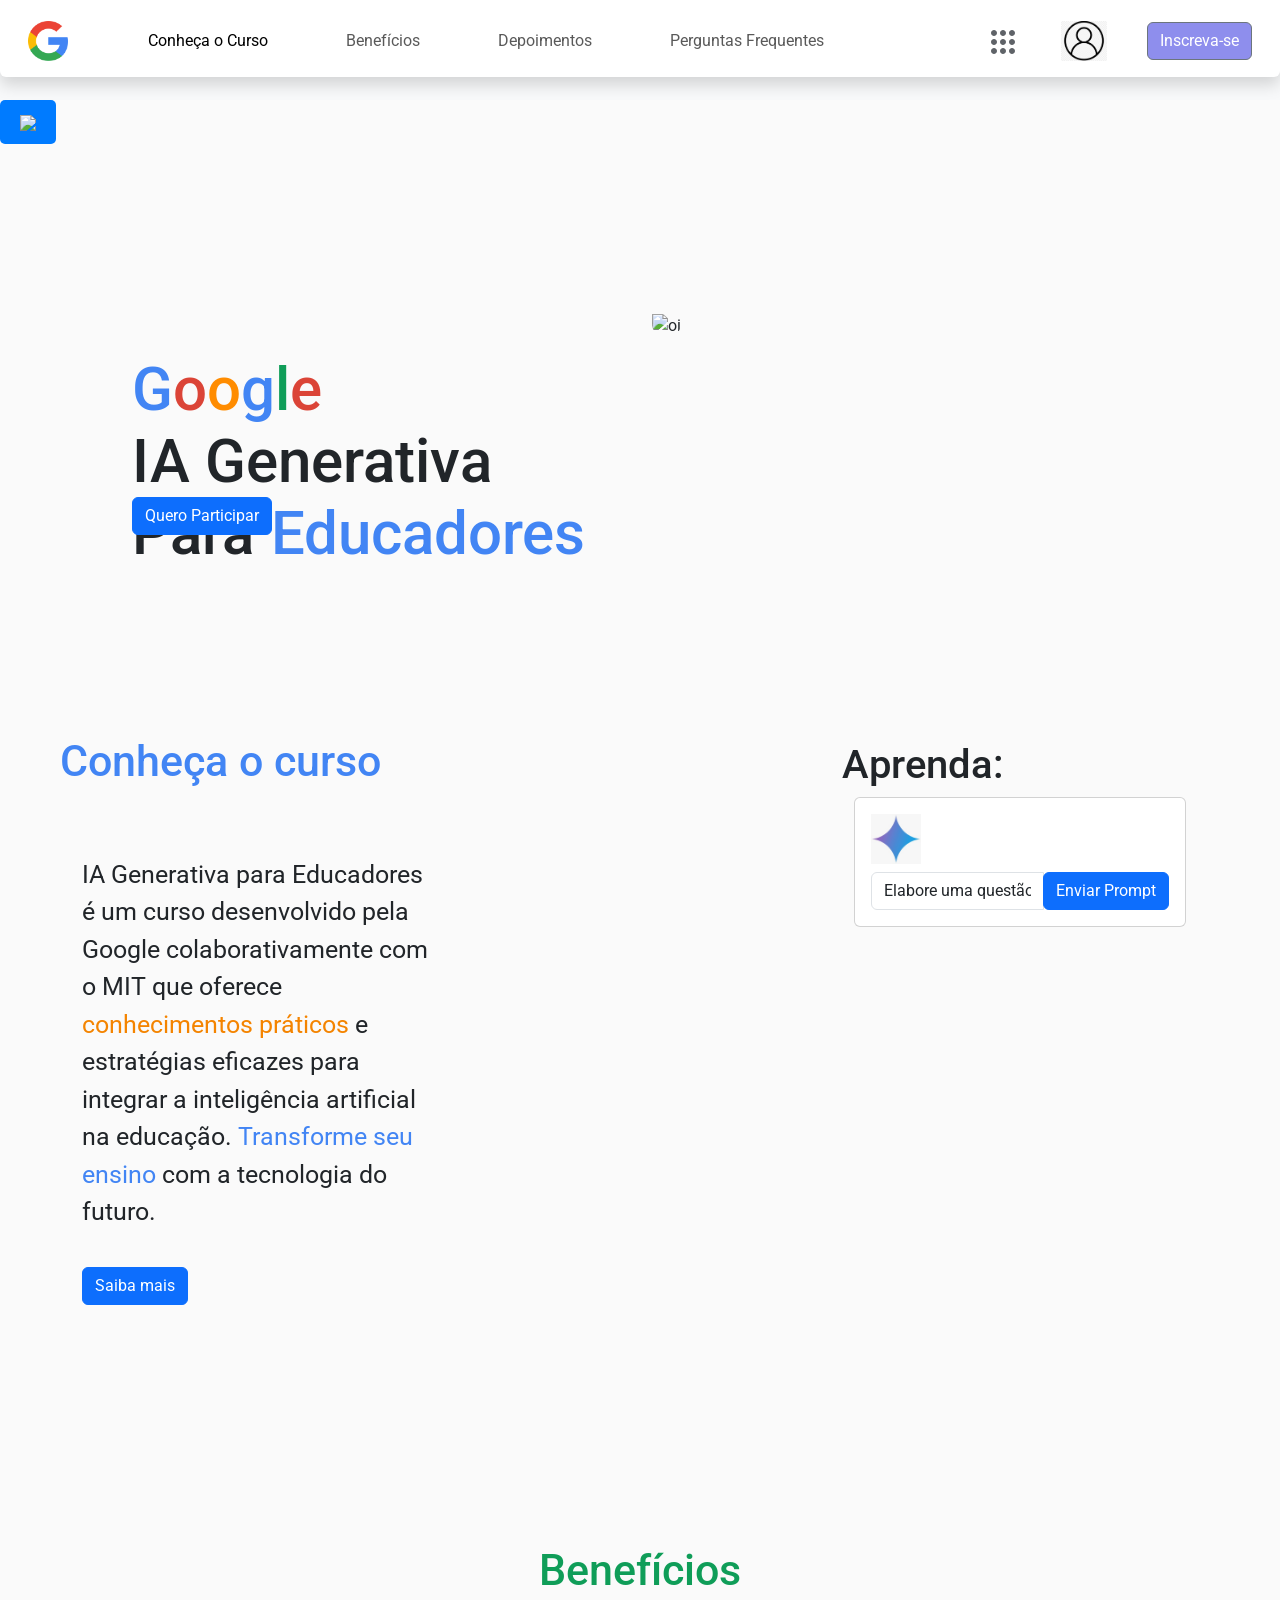
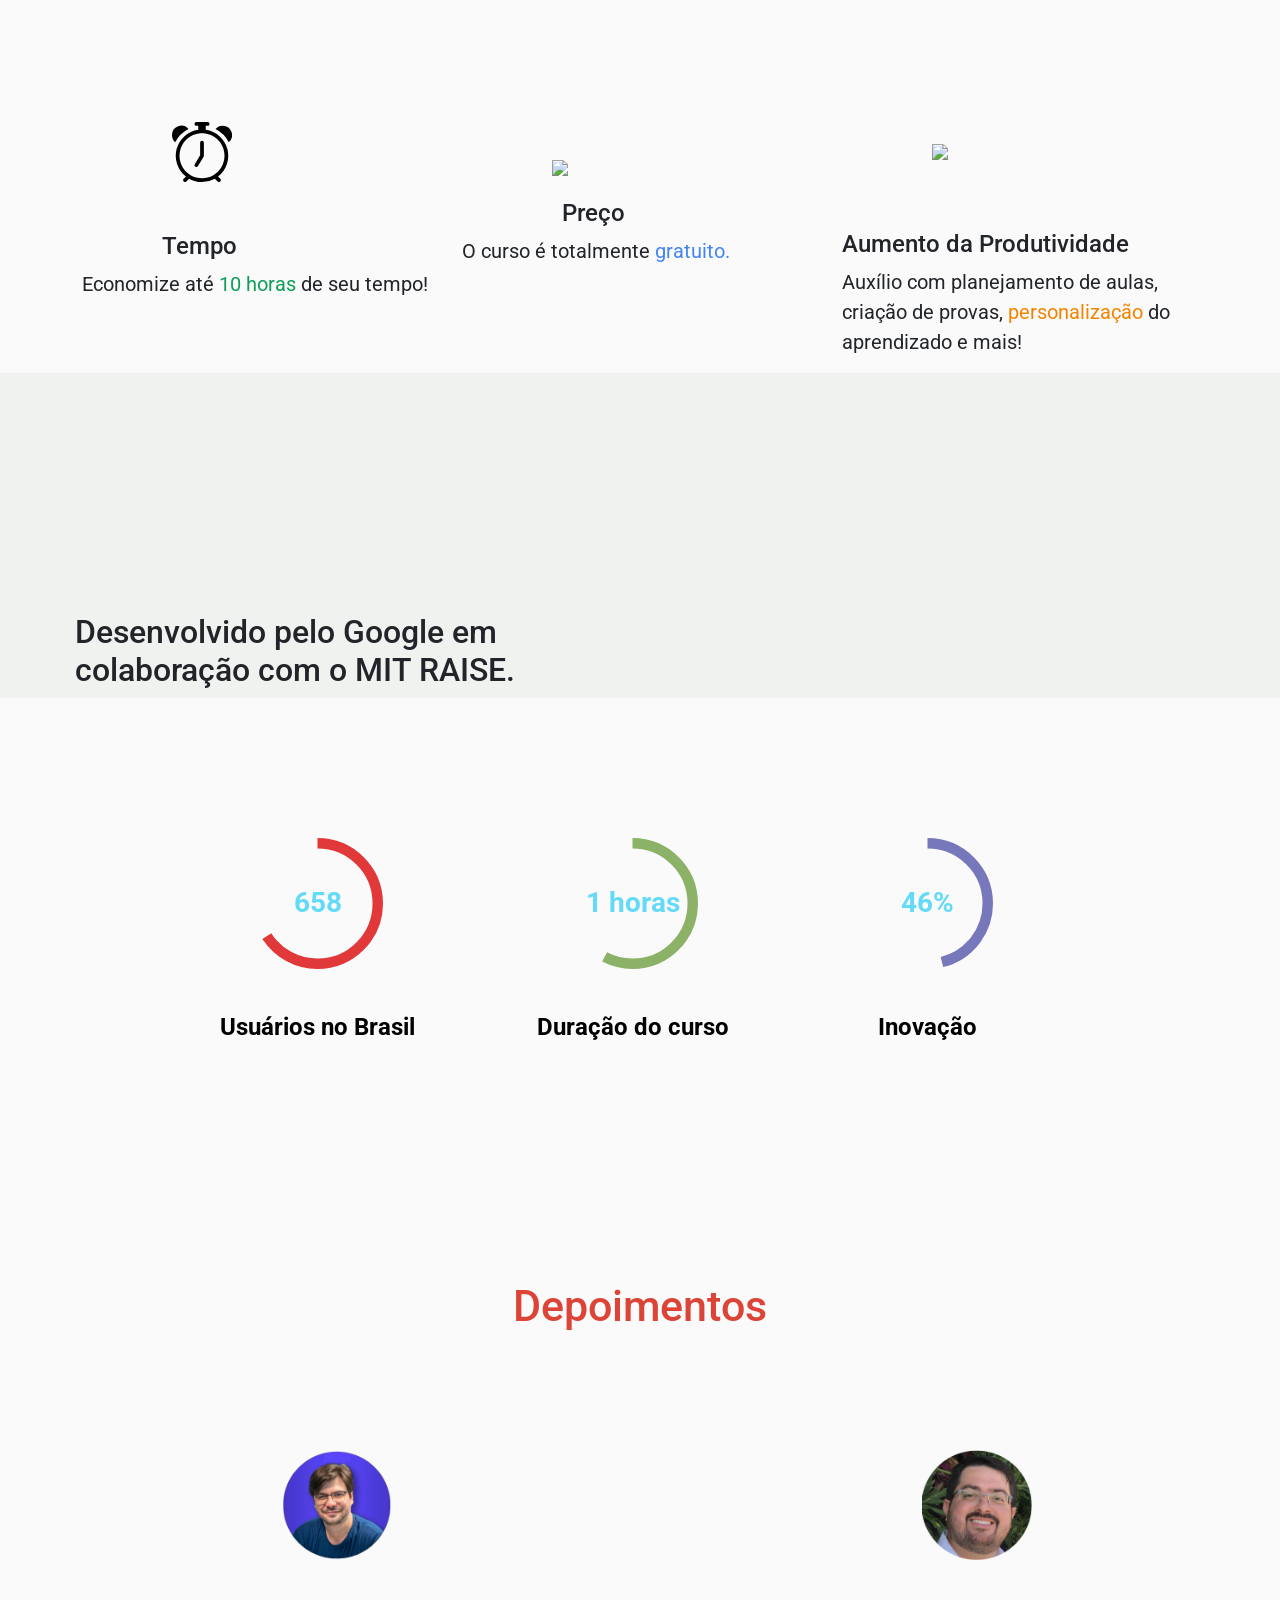
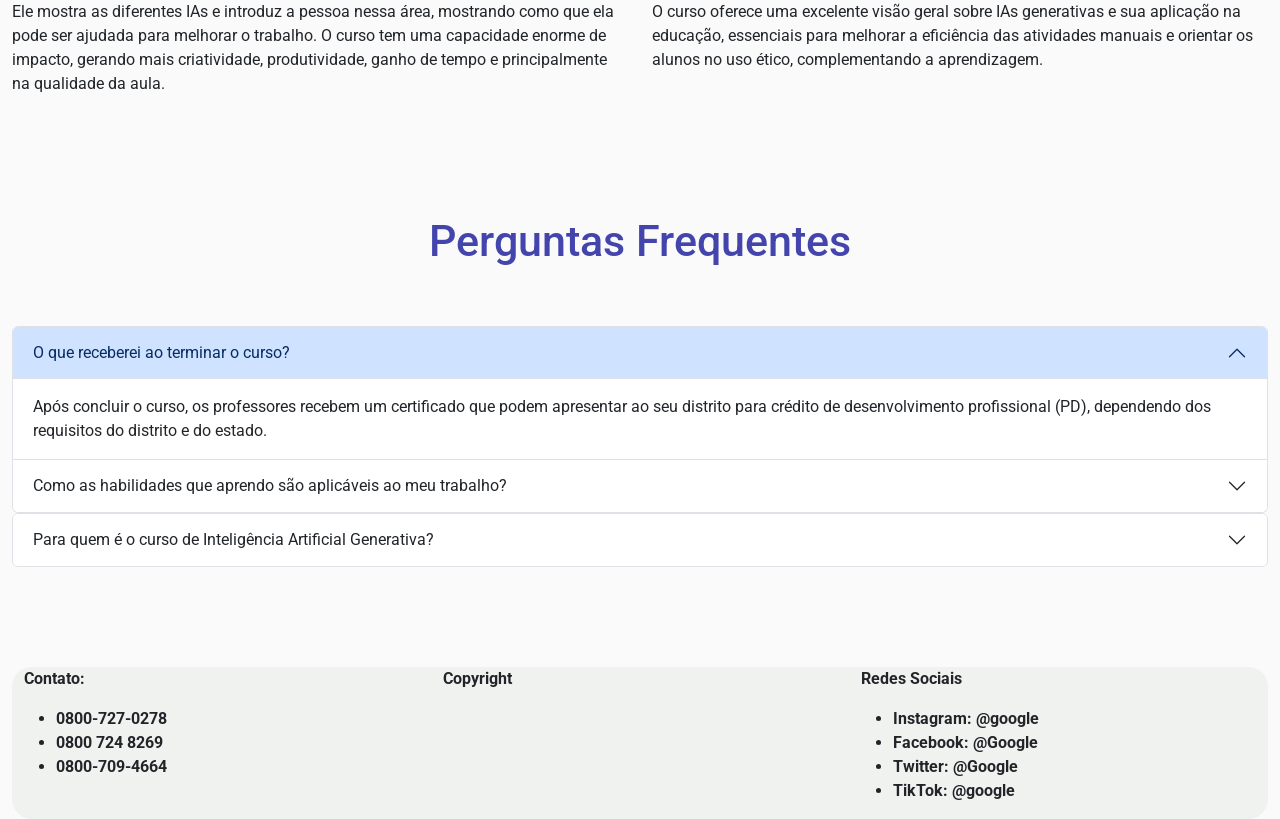
==== commit cceaaefc: "Add files via upload" ====
--- a/index.html
+++ b/index.html
@@ -3,7 +3,7 @@
 <head>
     <meta charset="UTF-8">
     <meta name="viewport" content="width=device-width, initial-scale=1.0">
-    <title>Document</title>
+    <title>IA Para Educadores</title>
     <!-- Bootstrap -->
     <link href="https://cdn.jsdelivr.net/npm/bootstrap@5.3.3/dist/css/bootstrap.min.css" rel="stylesheet" integrity="sha384-QWTKZyjpPEjISv5WaRU9OFeRpok6YctnYmDr5pNlyT2bRjXh0JMhjY6hW+ALEwIH" crossorigin="anonymous">
     <link rel="stylesheet" href="css/style.css">
@@ -19,12 +19,32 @@
       <script src="https://cdn.jsdelivr.net/npm/bootstrap@5.3.3/dist/js/bootstrap.bundle.min.js" integrity="sha384-YvpcrYf0tY3lHB60NNkmXc5s9fDVZLESaAA55NDzOxhy9GkcIdslK1eN7N6jIeHz" crossorigin="anonymous"></script>
       <script src="js/scripts.js"></script>
       <script src="js/progressbar.min.js"></script>
+      <script src="https://ajax.googleapis.com/ajax/libs/jquery/3.7.1/jquery.min.js"></script>
 
         <link rel="preconnect" href="https://fonts.gstatic.com" crossorigin>
         <link href="https://fonts.googleapis.com/css2?family=Roboto:ital,wght@0,100;0,300;0,400;0,500;0,700;0,900;1,100;1,300;1,400;1,500;1,700;1,900&display=swap" rel="stylesheet">
 
 
+        <style>
+          .spoken-word {
+              cursor: pointer;
+          }
       
+          #toggle-button {
+              padding: 10px 20px;
+              font-size: 16px;
+              cursor: pointer;
+              background-color: #007bff;
+              color: white;
+              border: none;
+              border-radius: 5px;
+              margin-bottom: 20px;
+          }
+      
+          #toggle-button:hover {
+              background-color: #0056b3;
+          }
+      </style>    
 </head>
 <body style="background-color: rgb(250, 250, 250); font-family: roboto;">
     <header>
@@ -44,10 +64,10 @@
                     <li class="nav-item">
                         <img src="smalllogo.png" alt="Google logo" style="width: 40px;" class="user-select-none">
                       </li>
-                    <a style="padding-left: 80px;"   class="nav-link active" aria-current="page" href="#conhecacurso">Conheça o curso</a>
+                    <a style="padding-left: 80px;"   class="nav-link active" aria-current="page" href="#conhecacurso">Conheça o Curso</a>
                   </li>
                   <li class="nav-item">
-                    <a style="padding-left: 70px;"   class="nav-link" href="#Beneficios">Beneficios</a>
+                    <a style="padding-left: 70px;"   class="nav-link" href="#Beneficios">Benefícios</a>
                   </li>
                   
                 
@@ -76,6 +96,15 @@
             </div>
           </nav>
     </header>
+
+
+
+
+
+
+
+    
+    
         <!-- TOPO SITE -->
                       
                
@@ -97,6 +126,53 @@
        
 
    <!-- TITULO SITE -->  
+   <button style="margin-top: 100px;" id="toggle-button" onclick="toggleBlindMode()"><img style="height:30px" src="debilitado.png"></button>
+
+
+   <script>
+       var blindModeEnabled = false;
+
+       function toggleBlindMode() {
+           blindModeEnabled = !blindModeEnabled;
+           var button = document.getElementById('toggle-button');
+           if (blindModeEnabled) {
+              $('#toggle-button').attr('src','dd22.png');
+               activateBlindMode();
+           } else {
+              $('#toggle-button').attr('src','dd22.png');
+               deactivateBlindMode();
+           }
+       }
+
+       function activateBlindMode() {
+           var elements = document.querySelectorAll('.spoken-word');
+           elements.forEach(function(element) {
+               element.addEventListener('mouseover', speakWordOnMouseOver);
+           });
+       }
+
+       function deactivateBlindMode() {
+           var elements = document.querySelectorAll('.spoken-word');
+           elements.forEach(function(element) {
+               element.removeEventListener('mouseover', speakWordOnMouseOver);
+           });
+       }
+
+       function speakWordOnMouseOver(event) {
+           var element = event.target;
+           speakWord(element.textContent.trim());
+       }
+
+       function speakWord(text) {
+           if ('speechSynthesis' in window) {
+               var utterance = new SpeechSynthesisUtterance();
+               utterance.text = text;
+               speechSynthesis.speak(utterance);
+           } else {
+               alert('Seu navegador não suporta a API de síntese de fala.');
+           }
+       }
+   </script>
         <div class="container-fluid">
             <div class="row">
                 <div class="col-6">     
@@ -109,7 +185,7 @@
             </div>
             <div class="row d-flex align-items-start justify-content-start">
                 <div class="col">
-                    <button type="button" class="btn btn-primary" style="margin-left: 120px; margin-top: -110px; margin-bottom: 40px;" onclick="window.location.href='https://skillshop.exceedlms.com/student/path/1176018'">Quero participar</button>
+                    <button type="button" class="btn btn-primary" style="margin-left: 120px; margin-top: -110px; margin-bottom: 40px;" onclick="window.location.href='https://skillshop.exceedlms.com/student/path/1176018'">Quero Participar</button>
                 </div>
             </div>
         
@@ -131,10 +207,10 @@
 <div class="container">
     <div class="row">
         <div class="col-md - 4 " >
-            <p style="font-size: 25px;"> O "AI for Educators" é um site desenvolvido colaborativamente com o MIT que <span style="color: #F48400;">oferece recursos</span> e ferramentas, como mapas mentais, resumos, outros métodos de ensino e muito mais <span style="color: #4285F4;">para ajudar educadores a melhorar suas aulas</span>, integrando a IA em suas práticas de ensino.</p>
+            <p style="font-size: 25px;"><span class="spoken-word"> IA Generativa para Educadores é um curso desenvolvido pela Google </span> colaborativamente com o MIT que oferece<span style="color: #F48400;"> conhecimentos práticos</span> e estratégias eficazes para integrar a inteligência artificial na educação. <span style="color: #4285F4;">Transforme seu ensino </span>com a tecnologia do futuro.</p>
             <button type="button" class="btn btn-primary" style="margin-top: 20px;" onclick="window.location.href='https://grow.google/ai-for-educators/'">Saiba mais</button>
             <a href="https://getbootstrap.com/docs/4.1/utilities/shadows/" alt="oi"></a>
-      
+        
         </div>
             <div class="col-md-4 " >
             
@@ -142,17 +218,17 @@
 
                 <div style="margin-top: -115px;" class="col-md-4 " >
                   <h1>Aprenda:</h1>
-                  <div class="container mt-5 d-flex justify-content-end">
+                  <div class="container mt-1 d-flex justify-content-end">
                     <div class="card chat-container ml-auto">
                         <div class="card-body">
                             <img class="card-title" src="imagemlogogenai" alt="logo" style="height: 50px;"/>
-                            <div id="chatBox" class="mb-3">
+                            <div id="chatBox" class="mb-7">
                                 <!-- Chat messages will appear here -->
                             </div>
                             <div class="input-group">
                                 <input type="text" id="promptInput" class="form-control chat-message" value="Elabore uma questão avançada de calorimetria" readonly>
                                 <div class="input-group-append">
-                                    <button class="btn btn-primary" id="sendButton">Submit Prompt</button>
+                                    <button class="btn btn-primary" id="sendButton">Enviar Prompt</button>
                                 </div>
                             </div>
                         </div>
@@ -176,7 +252,7 @@
     <div class="container">
         <div class="row d-flex align-items-center" >
             <div class="col-12">
-              <h1 id="Beneficios" style=" text-align: center; font-size: 43px; padding-bottom: 50px; padding-top: 120px; color:#0F9D58;">Beneficios</h1>
+              <h1 id="Beneficios" style=" text-align: center; font-size: 43px; padding-bottom: 50px; padding-top: 120px; color:#0F9D58;">Benefícios</h1>
             </div>
             <div style="height: 10px;"></div>
             <div class="col-md-4 " >
@@ -189,13 +265,13 @@
                 <img src="https://img.freepik.com/vetores-premium/saco-do-dinheiro-icone_910989-1523.jpg" style="padding-left: 90px; height: 100px;">
                 <div style="height: 20px;"></div>
                 <h4 style="margin-left: 100px;">Preço</h4>
-                <p style="font-size: 20px;" >O curso é totalmente <span style="color: #4285F4;">gratuito</span></p>
+                <p style="font-size: 20px;" >O curso é totalmente <span style="color: #4285F4;">gratuito.</span></p>
             </div>
             <div class="col-md-4 ">
                 <img src="https://cdn.icon-icons.com/icons2/1674/PNG/512/diagonalarrowrightup_110941.png" style="padding-left: 90px; height: 60px; margin-top: 80px; padding-top: -40px;">
                 <div style="height: 70px;"></div>
-                <h4>Aumento da produtividade</h4>
-                <p style="font-size: 20px;" >Nossos designers são especializados em UI/UX, e também possuem <span style="color: #F48400;">vasta experiência</span> no mercado de software.</p>
+                <h4>Aumento da Produtividade</h4>
+                <p style="font-size: 20px;" >Auxílio com planejamento de aulas, criação de provas, <span style="color: #F48400;">personalização</span> do aprendizado e mais!</p>
             </div>
       
           
@@ -227,7 +303,7 @@
         
         <div style="height: 120px;"></div>
 
-        <h2 style="padding-left: 75px;"   id="t3">Desenvolvido pelo Google em colaboração com o MIT RAISE</h2>    
+        <h2 style="padding-left: 75px;"   id="t3">Desenvolvido pelo Google em colaboração com o MIT RAISE.</h2>    
     
     </div>   
     <div class="col-6">
@@ -299,7 +375,7 @@
     </div>
     
     <!-- FAQ -->
-    <h1 id="perguntasfrequentes" style=" text-align: center; font-size: 43px; padding-bottom: 50px; color: #4285F4 ;">Perguntas Frequentes</h1>
+    <h1 id="perguntasfrequentes" style=" text-align: center; font-size: 43px; padding-bottom: 50px; color: rgb(68, 68, 173);">Perguntas Frequentes</h1>
 
     <div class="accordion" id="accordionExample">
         <div class="accordion-item">
@@ -329,7 +405,7 @@
         <div class="accordion-item">
           <h2 class="accordion-header" id="headingThree">
             <button class="accordion-button collapsed" type="button" data-bs-toggle="collapse" data-bs-target="#collapseThree" aria-expanded="false" aria-controls="collapseThree">               
-        Para quem é o curso de Inteligência Artificial Generativa para Educadores?
+        Para quem é o curso de Inteligência Artificial Generativa?
             </button>
           </h2>
           <div id="collapseThree" class="accordion-collapse collapse" aria-labelledby="headingThree" data-bs-parent="#accordionExample">
